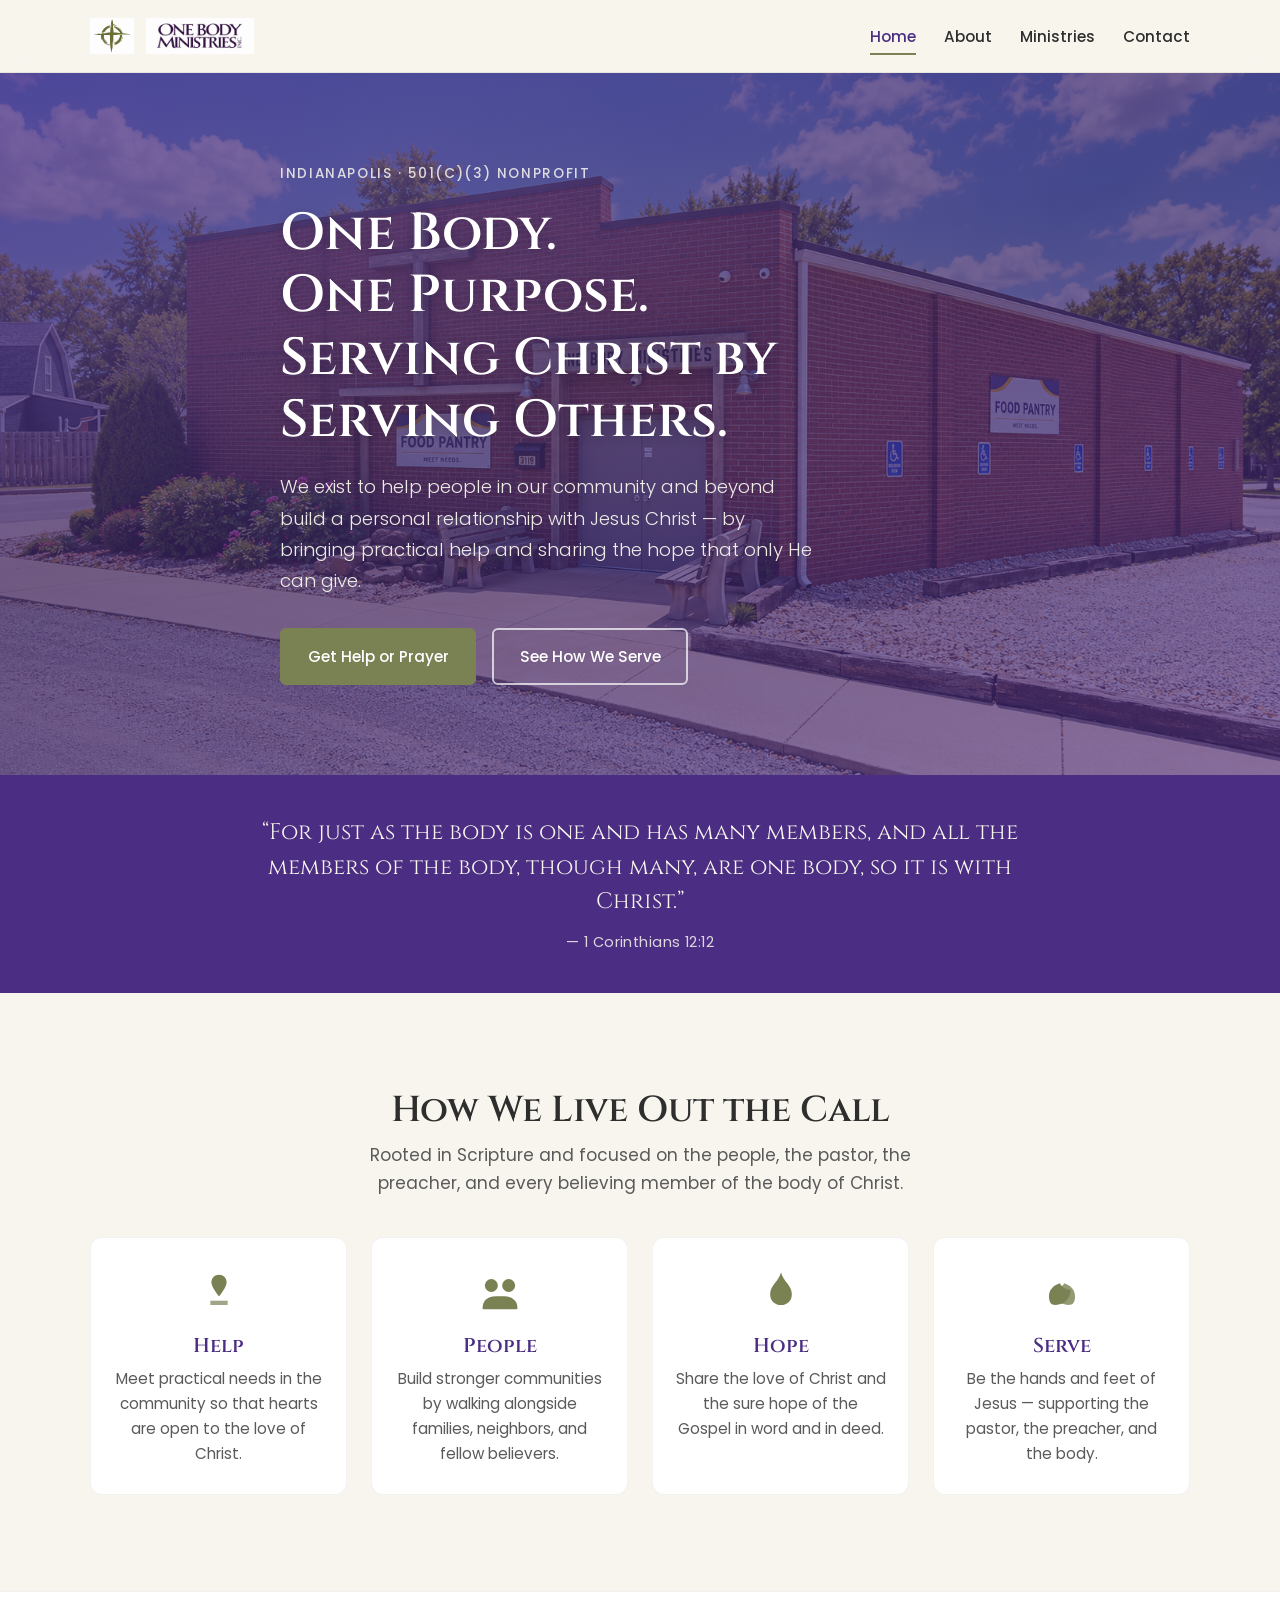
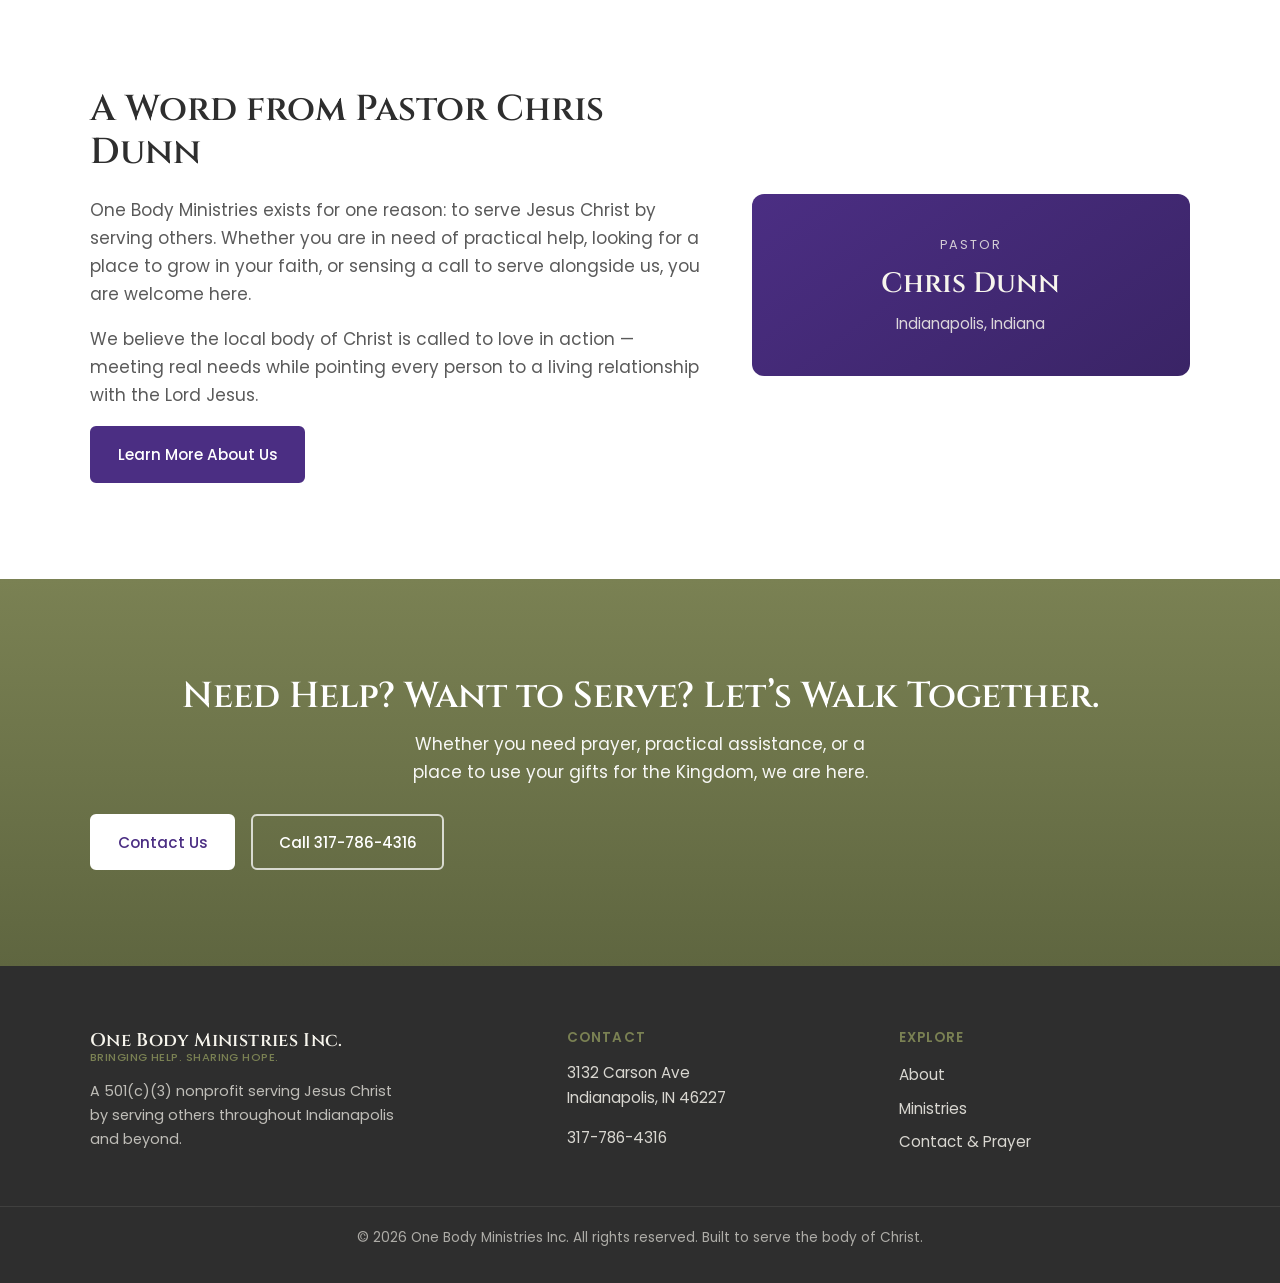
==== index.html @ cff218fd "Add full One Body Ministries website with branding" ====
<!DOCTYPE html>
<html lang="en">
<head>
  <meta charset="UTF-8">
  <meta name="viewport" content="width=device-width, initial-scale=1.0">
  <title>One Body Ministries | Bringing Help. Sharing Hope.</title>
  <meta name="description" content="One Body Ministries is a 501(c)(3) nonprofit in Indianapolis serving Jesus Christ by helping people build a personal relationship with Him through practical help and the sharing of hope.">
  <link rel="preconnect" href="https://fonts.googleapis.com">
  <link rel="preconnect" href="https://fonts.gstatic.com" crossorigin>
  <link href="https://fonts.googleapis.com/css2?family=Cinzel:wght@400;600;700&family=Poppins:wght@300;400;500;600&display=swap" rel="stylesheet">
  <link rel="stylesheet" href="styles.css">
  <link rel="icon" href="favicon.svg" type="image/svg+xml">
</head>
<body>
  <header class="site-header">
    <div class="container header-inner">
      <a href="index.html" class="logo-link" aria-label="One Body Ministries Home">
        <img src="OBMlogo.png" alt="" class="logo-mark" width="48" height="48">
        <img src="OBMwordmark.png" alt="One Body Ministries Inc." class="logo-wordmark">
      </a>
      <button class="nav-toggle" aria-label="Open menu" aria-expanded="false">
        <span></span><span></span><span></span>
      </button>
      <nav class="site-nav" aria-label="Main">
        <ul>
          <li><a href="index.html" class="active">Home</a></li>
          <li><a href="about.html">About</a></li>
          <li><a href="ministries.html">Ministries</a></li>
          <li><a href="contact.html">Contact</a></li>
        </ul>
      </nav>
    </div>
  </header>

  <main>
    <!-- Hero -->
    <section class="hero">
      <div class="hero-overlay"></div>
      <div class="container hero-content">
        <p class="hero-eyebrow">Indianapolis · 501(c)(3) Nonprofit</p>
        <h1>One Body.<br>One Purpose.<br>Serving Christ by Serving Others.</h1>
        <p class="hero-lead">We exist to help people in our community and beyond build a personal relationship with Jesus Christ — by bringing practical help and sharing the hope that only He can give.</p>
        <div class="hero-ctas">
          <a href="contact.html" class="btn btn-primary">Get Help or Prayer</a>
          <a href="ministries.html" class="btn btn-secondary">See How We Serve</a>
        </div>
      </div>
    </section>

    <!-- Mission strip -->
    <section class="mission-strip">
      <div class="container">
        <blockquote>
          “For just as the body is one and has many members, and all the members of the body, though many, are one body, so it is with Christ.”
          <cite>— 1 Corinthians 12:12</cite>
        </blockquote>
      </div>
    </section>

    <!-- Four pillars from brand -->
    <section class="pillars">
      <div class="container">
        <h2 class="section-title">How We Live Out the Call</h2>
        <p class="section-intro">Rooted in Scripture and focused on the people, the pastor, the preacher, and every believing member of the body of Christ.</p>
        <div class="pillar-grid">
          <article class="pillar">
            <div class="pillar-icon" aria-hidden="true">
              <svg viewBox="0 0 48 48"><path d="M24 8c-4 0-7 3-7 7 0 5 7 13 7 13s7-8 7-13c0-4-3-7-7-7z" fill="currentColor"/><path d="M16 32h16v4H16z" fill="currentColor" opacity=".7"/></svg>
            </div>
            <h3>Help</h3>
            <p>Meet practical needs in the community so that hearts are open to the love of Christ.</p>
          </article>
          <article class="pillar">
            <div class="pillar-icon" aria-hidden="true">
              <svg viewBox="0 0 48 48"><circle cx="16" cy="18" r="6" fill="currentColor"/><circle cx="32" cy="18" r="6" fill="currentColor"/><path d="M8 38c0-6 5-10 12-10h8c7 0 12 4 12 10v2H8v-2z" fill="currentColor"/></svg>
            </div>
            <h3>People</h3>
            <p>Build stronger communities by walking alongside families, neighbors, and fellow believers.</p>
          </article>
          <article class="pillar">
            <div class="pillar-icon" aria-hidden="true">
              <svg viewBox="0 0 48 48"><path d="M24 6c-2 8-10 12-10 20 0 6 4 10 10 10s10-4 10-10c0-8-8-12-10-20z" fill="currentColor"/></svg>
            </div>
            <h3>Hope</h3>
            <p>Share the love of Christ and the sure hope of the Gospel in word and in deed.</p>
          </article>
          <article class="pillar">
            <div class="pillar-icon" aria-hidden="true">
              <svg viewBox="0 0 48 48"><path d="M12 28c0-6 4-10 10-12 2 4 6 6 10 6 0 8-6 14-14 14-4 0-6-2-6-8z" fill="currentColor"/><path d="M36 28c0-6-4-10-10-12-2 4-6 6-10 6 0 8 6 14 14 14 4 0 6-2 6-8z" fill="currentColor" opacity=".8"/></svg>
            </div>
            <h3>Serve</h3>
            <p>Be the hands and feet of Jesus — supporting the pastor, the preacher, and the body.</p>
          </article>
        </div>
      </div>
    </section>

    <!-- Pastor / Welcome -->
    <section class="pastor-section">
      <div class="container pastor-grid">
        <div class="pastor-text">
          <h2>A Word from Pastor Chris Dunn</h2>
          <p>One Body Ministries exists for one reason: to serve Jesus Christ by serving others. Whether you are in need of practical help, looking for a place to grow in your faith, or sensing a call to serve alongside us, you are welcome here.</p>
          <p>We believe the local body of Christ is called to love in action — meeting real needs while pointing every person to a living relationship with the Lord Jesus.</p>
          <a href="about.html" class="btn btn-primary">Learn More About Us</a>
        </div>
        <div class="pastor-card">
          <div class="pastor-card-inner">
            <p class="pastor-label">Pastor</p>
            <p class="pastor-name">Chris Dunn</p>
            <p class="pastor-loc">Indianapolis, Indiana</p>
          </div>
        </div>
      </div>
    </section>

    <!-- CTA -->
    <section class="final-cta">
      <div class="container">
        <h2>Need Help? Want to Serve? Let’s Walk Together.</h2>
        <p>Whether you need prayer, practical assistance, or a place to use your gifts for the Kingdom, we are here.</p>
        <div class="hero-ctas">
          <a href="contact.html" class="btn btn-primary">Contact Us</a>
          <a href="tel:+13177864316" class="btn btn-secondary">Call 317-786-4316</a>
        </div>
      </div>
    </section>
  </main>

  <footer class="site-footer">
    <div class="container footer-grid">
      <div class="footer-brand">
        <div class="logo-text">
          <span class="logo-name">One Body Ministries Inc.</span>
          <span class="logo-tag">Bringing Help. Sharing Hope.</span>
        </div>
        <p>A 501(c)(3) nonprofit serving Jesus Christ by serving others throughout Indianapolis and beyond.</p>
      </div>
      <div class="footer-contact">
        <h3>Contact</h3>
        <p>3132 Carson Ave<br>Indianapolis, IN 46227</p>
        <p><a href="tel:+13177864316">317-786-4316</a></p>
      </div>
      <div class="footer-nav">
        <h3>Explore</h3>
        <ul>
          <li><a href="about.html">About</a></li>
          <li><a href="ministries.html">Ministries</a></li>
          <li><a href="contact.html">Contact &amp; Prayer</a></li>
        </ul>
      </div>
    </div>
    <div class="footer-bottom">
      <div class="container">
        <p>&copy; <span id="year"></span> One Body Ministries Inc. All rights reserved. Built to serve the body of Christ.</p>
      </div>
    </div>
  </footer>

  <script>
    // Mobile nav
    const toggle = document.querySelector('.nav-toggle');
    const nav = document.querySelector('.site-nav');
    toggle?.addEventListener('click', () => {
      const open = nav.classList.toggle('open');
      toggle.setAttribute('aria-expanded', open);
    });
    // Year
    document.getElementById('year').textContent = new Date().getFullYear();
  </script>
</body>
</html>
---- styles.css ----
/* ============================================
   One Body Ministries — Design Tokens
   ============================================ */
:root {
  /* Brand colors from kit */
  --purple: #4B2E83;
  --purple-dark: #3a2466;
  --olive: #7A8153;
  --olive-dark: #5f6640;
  --ivory: #F7F5ED;
  --charcoal: #2E2E2E;
  --white: #ffffff;

  /* Derived */
  --text: var(--charcoal);
  --text-muted: #5a5a5a;
  --bg: var(--ivory);
  --surface: var(--white);
  --accent: var(--purple);
  --accent-2: var(--olive);

  /* Type */
  --font-display: "Cinzel", "Times New Roman", serif;
  --font-body: "Poppins", system-ui, sans-serif;

  /* Space & radius */
  --space-xs: 0.5rem;
  --space-sm: 1rem;
  --space-md: 1.5rem;
  --space-lg: 2.5rem;
  --space-xl: 4rem;
  --space-2xl: 6rem;
  --radius: 6px;
  --radius-lg: 12px;
  --max: 1100px;
  --header-h: 4.5rem;
}

/* Reset & base */
*, *::before, *::after { box-sizing: border-box; }
html { scroll-behavior: smooth; }
body {
  margin: 0;
  font-family: var(--font-body);
  font-weight: 400;
  font-size: 1.0625rem;
  line-height: 1.65;
  color: var(--text);
  background: var(--bg);
  -webkit-font-smoothing: antialiased;
}
img { max-width: 100%; height: auto; display: block; }
a { color: var(--purple); text-decoration-thickness: 1px; text-underline-offset: 3px; }
a:hover { color: var(--olive-dark); }
h1, h2, h3, h4 {
  font-family: var(--font-display);
  font-weight: 600;
  line-height: 1.2;
  color: var(--charcoal);
  margin: 0 0 0.6em;
}
h1 { font-size: clamp(2.1rem, 5vw, 3.25rem); }
h2 { font-size: clamp(1.6rem, 3.5vw, 2.25rem); }
h3 { font-size: 1.25rem; }
p { margin: 0 0 1em; }
ul { margin: 0; padding: 0; list-style: none; }

.container {
  width: min(100% - 2rem, var(--max));
  margin-inline: auto;
}

/* Header */
.site-header {
  position: sticky;
  top: 0;
  z-index: 100;
  background: rgba(247, 245, 237, 0.95);
  backdrop-filter: blur(8px);
  border-bottom: 1px solid rgba(46, 46, 46, 0.08);
}
.header-inner {
  display: flex;
  align-items: center;
  justify-content: space-between;
  height: var(--header-h);
  gap: 1rem;
}
.logo-link {
  display: flex;
  align-items: center;
  gap: 0.75rem;
  text-decoration: none;
  color: inherit;
}
.logo-mark {
  width: 44px;
  height: 44px;
  flex-shrink: 0;
  object-fit: contain;
}
.logo-wordmark {
  height: 36px;
  width: auto;
  max-width: 220px;
  object-fit: contain;
  display: block;
}
.logo-text {
  display: flex;
  flex-direction: column;
  line-height: 1.15;
}
.logo-name {
  font-family: var(--font-display);
  font-weight: 600;
  font-size: 1.05rem;
  color: var(--purple);
  letter-spacing: 0.02em;
}
.logo-tag {
  font-size: 0.7rem;
  font-weight: 500;
  color: var(--olive);
  letter-spacing: 0.04em;
  text-transform: uppercase;
}
.site-nav ul {
  display: flex;
  gap: 1.75rem;
}
.site-nav a {
  font-weight: 500;
  font-size: 0.95rem;
  color: var(--charcoal);
  text-decoration: none;
  padding: 0.35rem 0;
  border-bottom: 2px solid transparent;
  transition: border-color 0.2s, color 0.2s;
}
.site-nav a:hover,
.site-nav a.active {
  color: var(--purple);
  border-bottom-color: var(--olive);
}
.nav-toggle {
  display: none;
  flex-direction: column;
  gap: 5px;
  background: none;
  border: none;
  cursor: pointer;
  padding: 0.5rem;
}
.nav-toggle span {
  display: block;
  width: 22px;
  height: 2px;
  background: var(--charcoal);
}

/* Buttons */
.btn {
  display: inline-flex;
  align-items: center;
  justify-content: center;
  padding: 0.85rem 1.6rem;
  font-family: var(--font-body);
  font-weight: 500;
  font-size: 0.95rem;
  border-radius: var(--radius);
  text-decoration: none;
  border: 2px solid transparent;
  cursor: pointer;
  transition: background 0.2s, color 0.2s, border-color 0.2s;
  min-height: 48px;
}
.btn-primary {
  background: var(--purple);
  color: var(--white);
  border-color: var(--purple);
}
.btn-primary:hover {
  background: var(--purple-dark);
  border-color: var(--purple-dark);
  color: var(--white);
}
.btn-secondary {
  background: transparent;
  color: var(--purple);
  border-color: var(--purple);
}
.btn-secondary:hover {
  background: var(--purple);
  color: var(--white);
}

/* Hero */
.hero {
  position: relative;
  min-height: 78vh;
  display: flex;
  align-items: center;
  background-image:
    linear-gradient(160deg, rgba(75, 46, 131, 0.78) 0%, rgba(58, 36, 102, 0.72) 45%, rgba(75, 46, 131, 0.65) 100%),
    url("building.png");
  background-size: cover;
  background-position: center 40%;
  background-repeat: no-repeat;
  color: var(--white);
  overflow: hidden;
}
.hero-overlay {
  position: absolute;
  inset: 0;
  background: radial-gradient(ellipse at 30% 20%, rgba(247, 245, 237, 0.06) 0%, transparent 55%);
  pointer-events: none;
}
.hero-content {
  position: relative;
  padding: var(--space-xl) 0;
  max-width: 720px;
}
.hero-eyebrow {
  font-size: 0.85rem;
  font-weight: 500;
  letter-spacing: 0.12em;
  text-transform: uppercase;
  color: rgba(247, 245, 237, 0.85);
  margin-bottom: 1rem;
}
.hero h1 {
  color: var(--white);
  margin-bottom: 1.25rem;
  text-shadow: 0 2px 12px rgba(0,0,0,0.2);
}
.hero-lead {
  font-size: 1.15rem;
  font-weight: 300;
  line-height: 1.7;
  color: rgba(247, 245, 237, 0.95);
  margin-bottom: 2rem;
  max-width: 540px;
}
.hero-ctas {
  display: flex;
  flex-wrap: wrap;
  gap: 1rem;
}
.hero .btn-primary {
  background: var(--olive);
  border-color: var(--olive);
  color: var(--white);
}
.hero .btn-primary:hover {
  background: var(--olive-dark);
  border-color: var(--olive-dark);
}
.hero .btn-secondary {
  color: var(--white);
  border-color: rgba(255,255,255,0.7);
}
.hero .btn-secondary:hover {
  background: rgba(255,255,255,0.12);
  border-color: var(--white);
  color: var(--white);
}

/* Mission strip */
.mission-strip {
  background: var(--purple);
  color: var(--ivory);
  padding: var(--space-lg) 0;
  text-align: center;
}
.mission-strip blockquote {
  margin: 0;
  font-family: var(--font-display);
  font-size: clamp(1.1rem, 2.5vw, 1.4rem);
  font-weight: 400;
  line-height: 1.55;
  max-width: 800px;
  margin-inline: auto;
}
.mission-strip cite {
  display: block;
  margin-top: 0.75rem;
  font-family: var(--font-body);
  font-size: 0.9rem;
  font-style: normal;
  opacity: 0.85;
  letter-spacing: 0.03em;
}

/* Pillars */
.pillars {
  padding: var(--space-2xl) 0;
  background: var(--bg);
}
.section-title {
  text-align: center;
  margin-bottom: 0.5rem;
}
.section-intro {
  text-align: center;
  color: var(--text-muted);
  max-width: 560px;
  margin: 0 auto 2.5rem;
}
.pillar-grid {
  display: grid;
  grid-template-columns: repeat(4, 1fr);
  gap: 1.5rem;
}
.pillar {
  background: var(--surface);
  border: 1px solid rgba(46,46,46,0.06);
  border-radius: var(--radius-lg);
  padding: 1.75rem 1.4rem;
  text-align: center;
  transition: box-shadow 0.2s, transform 0.2s;
}
.pillar:hover {
  box-shadow: 0 8px 24px rgba(75, 46, 131, 0.1);
  transform: translateY(-2px);
}
.pillar-icon {
  width: 52px;
  height: 52px;
  margin: 0 auto 1rem;
  color: var(--olive);
}
.pillar-icon svg { width: 100%; height: 100%; }
.pillar h3 {
  color: var(--purple);
  margin-bottom: 0.5rem;
}
.pillar p {
  font-size: 0.95rem;
  color: var(--text-muted);
  margin: 0;
}

/* Pastor section */
.pastor-section {
  padding: var(--space-2xl) 0;
  background: var(--surface);
  border-top: 1px solid rgba(46,46,46,0.06);
}
.pastor-grid {
  display: grid;
  grid-template-columns: 1.4fr 1fr;
  gap: 3rem;
  align-items: center;
}
.pastor-text p {
  color: var(--text-muted);
}
.pastor-card {
  background: linear-gradient(145deg, var(--purple) 0%, var(--purple-dark) 100%);
  border-radius: var(--radius-lg);
  padding: 2.5rem 2rem;
  color: var(--ivory);
  text-align: center;
}
.pastor-label {
  font-size: 0.8rem;
  letter-spacing: 0.15em;
  text-transform: uppercase;
  opacity: 0.8;
  margin-bottom: 0.35rem;
}
.pastor-name {
  font-family: var(--font-display);
  font-size: 1.75rem;
  font-weight: 600;
  margin-bottom: 0.25rem;
}
.pastor-loc {
  font-size: 0.95rem;
  opacity: 0.85;
  margin: 0;
}

/* Final CTA */
.final-cta {
  padding: var(--space-2xl) 0;
  background: linear-gradient(180deg, var(--olive) 0%, var(--olive-dark) 100%);
  color: var(--white);
  text-align: center;
}
.final-cta h2 {
  color: var(--white);
  margin-bottom: 0.75rem;
}
.final-cta p {
  max-width: 480px;
  margin: 0 auto 1.75rem;
  opacity: 0.95;
}
.final-cta .btn-primary {
  background: var(--white);
  color: var(--purple);
  border-color: var(--white);
}
.final-cta .btn-primary:hover {
  background: var(--ivory);
  border-color: var(--ivory);
}
.final-cta .btn-secondary {
  color: var(--white);
  border-color: rgba(255,255,255,0.75);
}
.final-cta .btn-secondary:hover {
  background: rgba(255,255,255,0.15);
  color: var(--white);
}

/* Footer */
.site-footer {
  background: var(--charcoal);
  color: rgba(247, 245, 237, 0.9);
  padding-top: var(--space-xl);
}
.footer-grid {
  display: grid;
  grid-template-columns: 1.5fr 1fr 1fr;
  gap: 2.5rem;
  padding-bottom: var(--space-lg);
}
.footer-brand .logo-name {
  color: var(--ivory);
  font-size: 1.15rem;
}
.footer-brand .logo-tag {
  color: var(--olive);
}
.footer-brand p {
  margin-top: 1rem;
  font-size: 0.9rem;
  opacity: 0.8;
  max-width: 320px;
}
.footer-contact h3,
.footer-nav h3 {
  font-family: var(--font-body);
  font-size: 0.85rem;
  font-weight: 600;
  letter-spacing: 0.08em;
  text-transform: uppercase;
  color: var(--olive);
  margin-bottom: 0.85rem;
}
.footer-contact p,
.footer-nav a {
  font-size: 0.95rem;
  color: rgba(247, 245, 237, 0.85);
}
.footer-nav a {
  text-decoration: none;
  display: inline-block;
  margin-bottom: 0.4rem;
}
.footer-nav a:hover {
  color: var(--ivory);
}
.footer-contact a {
  color: rgba(247, 245, 237, 0.85);
  text-decoration: none;
}
.footer-contact a:hover {
  color: var(--ivory);
}
.footer-bottom {
  border-top: 1px solid rgba(247, 245, 237, 0.12);
  padding: 1.25rem 0;
  font-size: 0.85rem;
  opacity: 0.7;
  text-align: center;
}

/* Page hero (inner pages) */
.page-hero {
  background: linear-gradient(160deg, var(--purple) 0%, var(--purple-dark) 100%);
  color: var(--white);
  padding: var(--space-xl) 0 var(--space-lg);
  text-align: center;
}
.page-hero h1 {
  color: var(--white);
  margin-bottom: 0.5rem;
}
.page-hero p {
  max-width: 560px;
  margin: 0 auto;
  opacity: 0.9;
  font-weight: 300;
}

/* Content sections */
.content-section {
  padding: var(--space-xl) 0;
}
.content-section .prose {
  max-width: 680px;
  margin-inline: auto;
}
.prose h2 {
  margin-top: 2rem;
}
.prose p {
  color: var(--text-muted);
}

/* Contact form */
.contact-grid {
  display: grid;
  grid-template-columns: 1fr 1.2fr;
  gap: 3rem;
  align-items: start;
}
.contact-info h2 {
  margin-bottom: 1rem;
}
.contact-info p {
  color: var(--text-muted);
}
.info-block {
  margin-top: 1.75rem;
}
.info-block h3 {
  font-family: var(--font-body);
  font-size: 0.85rem;
  font-weight: 600;
  letter-spacing: 0.06em;
  text-transform: uppercase;
  color: var(--olive);
  margin-bottom: 0.4rem;
}
.info-block a {
  color: var(--purple);
  font-weight: 500;
  text-decoration: none;
}
.info-block a:hover {
  text-decoration: underline;
}
.form-card {
  background: var(--surface);
  border: 1px solid rgba(46,46,46,0.08);
  border-radius: var(--radius-lg);
  padding: 2rem;
}
.form-card h2 {
  margin-bottom: 0.35rem;
}
.form-card > p {
  color: var(--text-muted);
  font-size: 0.95rem;
  margin-bottom: 1.5rem;
}
.form-group {
  margin-bottom: 1.15rem;
}
.form-group label {
  display: block;
  font-size: 0.9rem;
  font-weight: 500;
  margin-bottom: 0.35rem;
  color: var(--charcoal);
}
.form-group input,
.form-group textarea,
.form-group select {
  width: 100%;
  padding: 0.75rem 0.9rem;
  font-family: var(--font-body);
  font-size: 1rem;
  border: 1px solid rgba(46,46,46,0.18);
  border-radius: var(--radius);
  background: var(--bg);
  color: var(--charcoal);
  transition: border-color 0.2s;
}
.form-group input:focus,
.form-group textarea:focus,
.form-group select:focus {
  outline: none;
  border-color: var(--purple);
  box-shadow: 0 0 0 3px rgba(75, 46, 131, 0.15);
}
.form-group textarea {
  min-height: 130px;
  resize: vertical;
}
.form-note {
  font-size: 0.85rem;
  color: var(--text-muted);
  margin-top: 1rem;
}

/* Ministries cards */
.ministry-grid {
  display: grid;
  grid-template-columns: repeat(2, 1fr);
  gap: 1.5rem;
  margin-top: 2rem;
}
.ministry-card {
  background: var(--surface);
  border: 1px solid rgba(46,46,46,0.07);
  border-radius: var(--radius-lg);
  padding: 1.75rem;
}
.ministry-card h3 {
  color: var(--purple);
  margin-bottom: 0.5rem;
}
.ministry-card p {
  color: var(--text-muted);
  margin: 0;
  font-size: 0.98rem;
}

/* Responsive */
@media (max-width: 900px) {
  .pillar-grid {
    grid-template-columns: repeat(2, 1fr);
  }
  .pastor-grid,
  .contact-grid,
  .footer-grid {
    grid-template-columns: 1fr;
    gap: 2rem;
  }
  .ministry-grid {
    grid-template-columns: 1fr;
  }
}

@media (max-width: 700px) {
  .nav-toggle { display: flex; }
  .site-nav {
    position: absolute;
    top: var(--header-h);
    left: 0;
    right: 0;
    background: var(--ivory);
    border-bottom: 1px solid rgba(46,46,46,0.1);
    padding: 1rem 0;
    display: none;
  }
  .site-nav.open { display: block; }
  .site-nav ul {
    flex-direction: column;
    gap: 0;
    width: min(100% - 2rem, var(--max));
    margin-inline: auto;
  }
  .site-nav a {
    display: block;
    padding: 0.85rem 0;
    border-bottom: 1px solid rgba(46,46,46,0.06);
  }
  .pillar-grid {
    grid-template-columns: 1fr;
  }
  .hero {
    min-height: auto;
    padding: 3.5rem 0;
  }
  .logo-tag { display: none; }
  .logo-wordmark {
    height: 28px;
    max-width: 160px;
  }
  .logo-mark {
    width: 36px;
    height: 36px;
  }
}

@media (max-width: 480px) {
  .hero-ctas {
    flex-direction: column;
  }
  .btn { width: 100%; }
}
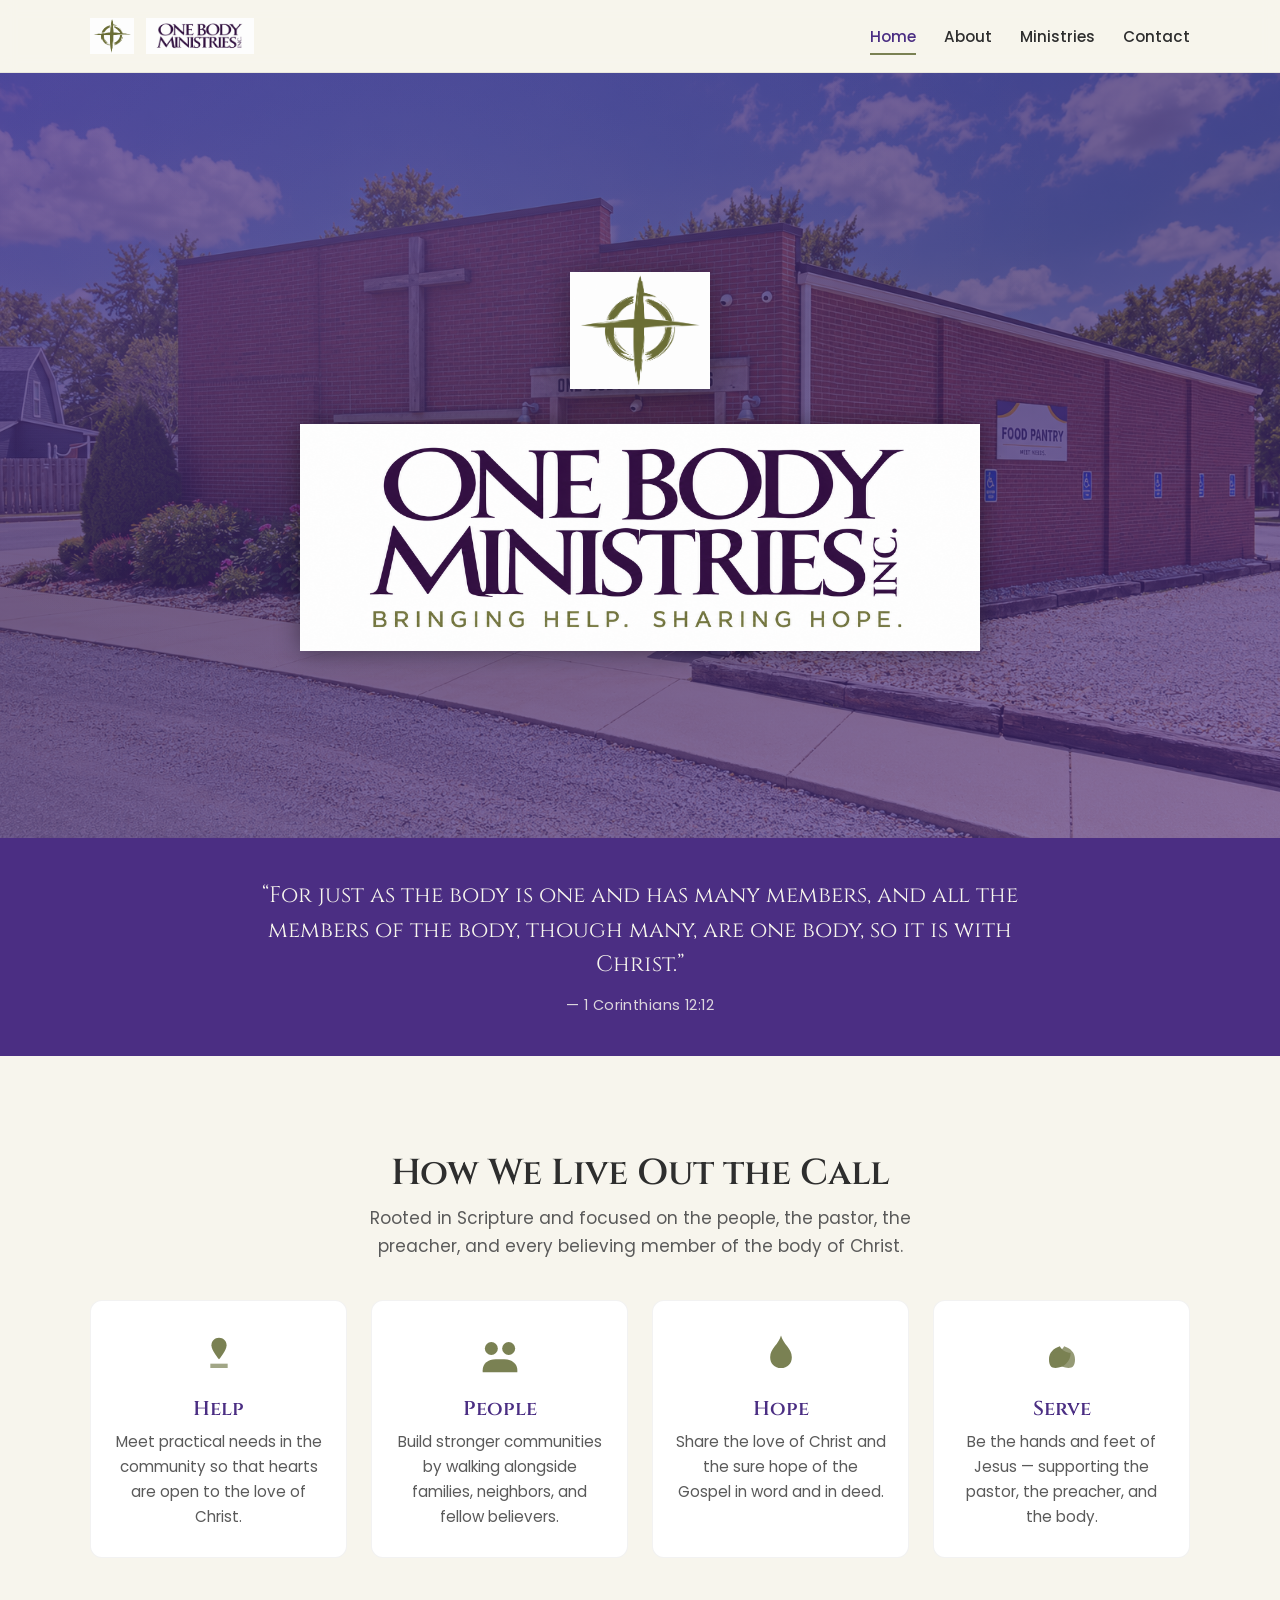
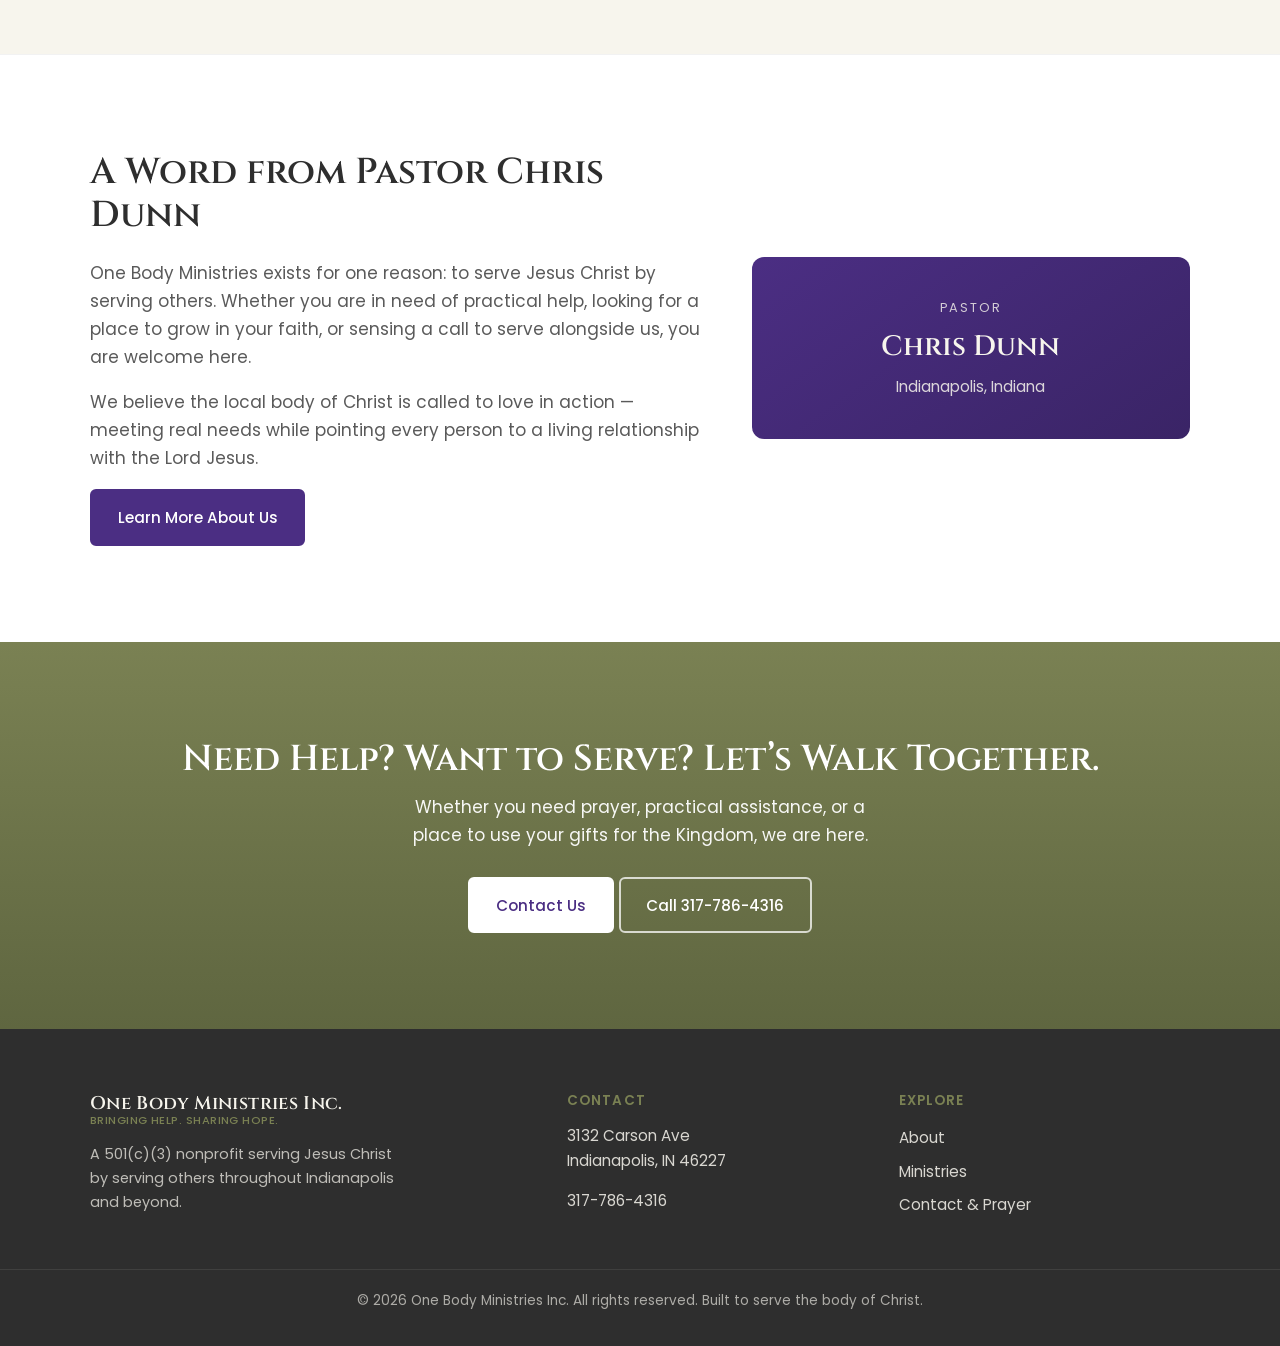
==== commit e0c36bf9: "Simplify hero to logo + wordmark with tagline only" ====
--- a/index.html
+++ b/index.html
@@ -37,13 +37,8 @@
     <section class="hero">
       <div class="hero-overlay"></div>
       <div class="container hero-content">
-        <p class="hero-eyebrow">Indianapolis · 501(c)(3) Nonprofit</p>
-        <h1>One Body.<br>One Purpose.<br>Serving Christ by Serving Others.</h1>
-        <p class="hero-lead">We exist to help people in our community and beyond build a personal relationship with Jesus Christ — by bringing practical help and sharing the hope that only He can give.</p>
-        <div class="hero-ctas">
-          <a href="contact.html" class="btn btn-primary">Get Help or Prayer</a>
-          <a href="ministries.html" class="btn btn-secondary">See How We Serve</a>
-        </div>
+        <img src="OBMlogo.png" alt="" class="hero-logo" width="120" height="120">
+        <img src="OBMwordmarktagline.png" alt="One Body Ministries Inc. — Bringing Help. Sharing Hope." class="hero-wordmark">
       </div>
     </section>
 
--- a/styles.css
+++ b/styles.css
@@ -198,9 +198,10 @@
 /* Hero */
 .hero {
   position: relative;
-  min-height: 78vh;
+  min-height: 85vh;
   display: flex;
   align-items: center;
+  justify-content: center;
   background-image:
     linear-gradient(160deg, rgba(75, 46, 131, 0.78) 0%, rgba(58, 36, 102, 0.72) 45%, rgba(75, 46, 131, 0.65) 100%),
     url("building.png");
@@ -209,6 +210,7 @@
   background-repeat: no-repeat;
   color: var(--white);
   overflow: hidden;
+  text-align: center;
 }
 .hero-overlay {
   position: absolute;
@@ -218,52 +220,24 @@
 }
 .hero-content {
   position: relative;
-  padding: var(--space-xl) 0;
-  max-width: 720px;
-}
-.hero-eyebrow {
-  font-size: 0.85rem;
-  font-weight: 500;
-  letter-spacing: 0.12em;
-  text-transform: uppercase;
-  color: rgba(247, 245, 237, 0.85);
-  margin-bottom: 1rem;
-}
-.hero h1 {
-  color: var(--white);
-  margin-bottom: 1.25rem;
-  text-shadow: 0 2px 12px rgba(0,0,0,0.2);
-}
-.hero-lead {
-  font-size: 1.15rem;
-  font-weight: 300;
-  line-height: 1.7;
-  color: rgba(247, 245, 237, 0.95);
-  margin-bottom: 2rem;
-  max-width: 540px;
-}
-.hero-ctas {
+  padding: var(--space-xl) 1rem;
   display: flex;
-  flex-wrap: wrap;
-  gap: 1rem;
-}
-.hero .btn-primary {
-  background: var(--olive);
-  border-color: var(--olive);
-  color: var(--white);
-}
-.hero .btn-primary:hover {
-  background: var(--olive-dark);
-  border-color: var(--olive-dark);
-}
-.hero .btn-secondary {
-  color: var(--white);
-  border-color: rgba(255,255,255,0.7);
-}
-.hero .btn-secondary:hover {
-  background: rgba(255,255,255,0.12);
-  border-color: var(--white);
-  color: var(--white);
+  flex-direction: column;
+  align-items: center;
+  gap: 1.5rem;
+  max-width: 900px;
+}
+.hero-logo {
+  width: 140px;
+  height: 140px;
+  object-fit: contain;
+  filter: drop-shadow(0 4px 16px rgba(0,0,0,0.35));
+}
+.hero-wordmark {
+  width: min(100%, 680px);
+  height: auto;
+  object-fit: contain;
+  filter: drop-shadow(0 2px 12px rgba(0,0,0,0.4));
 }
 
 /* Mission strip */
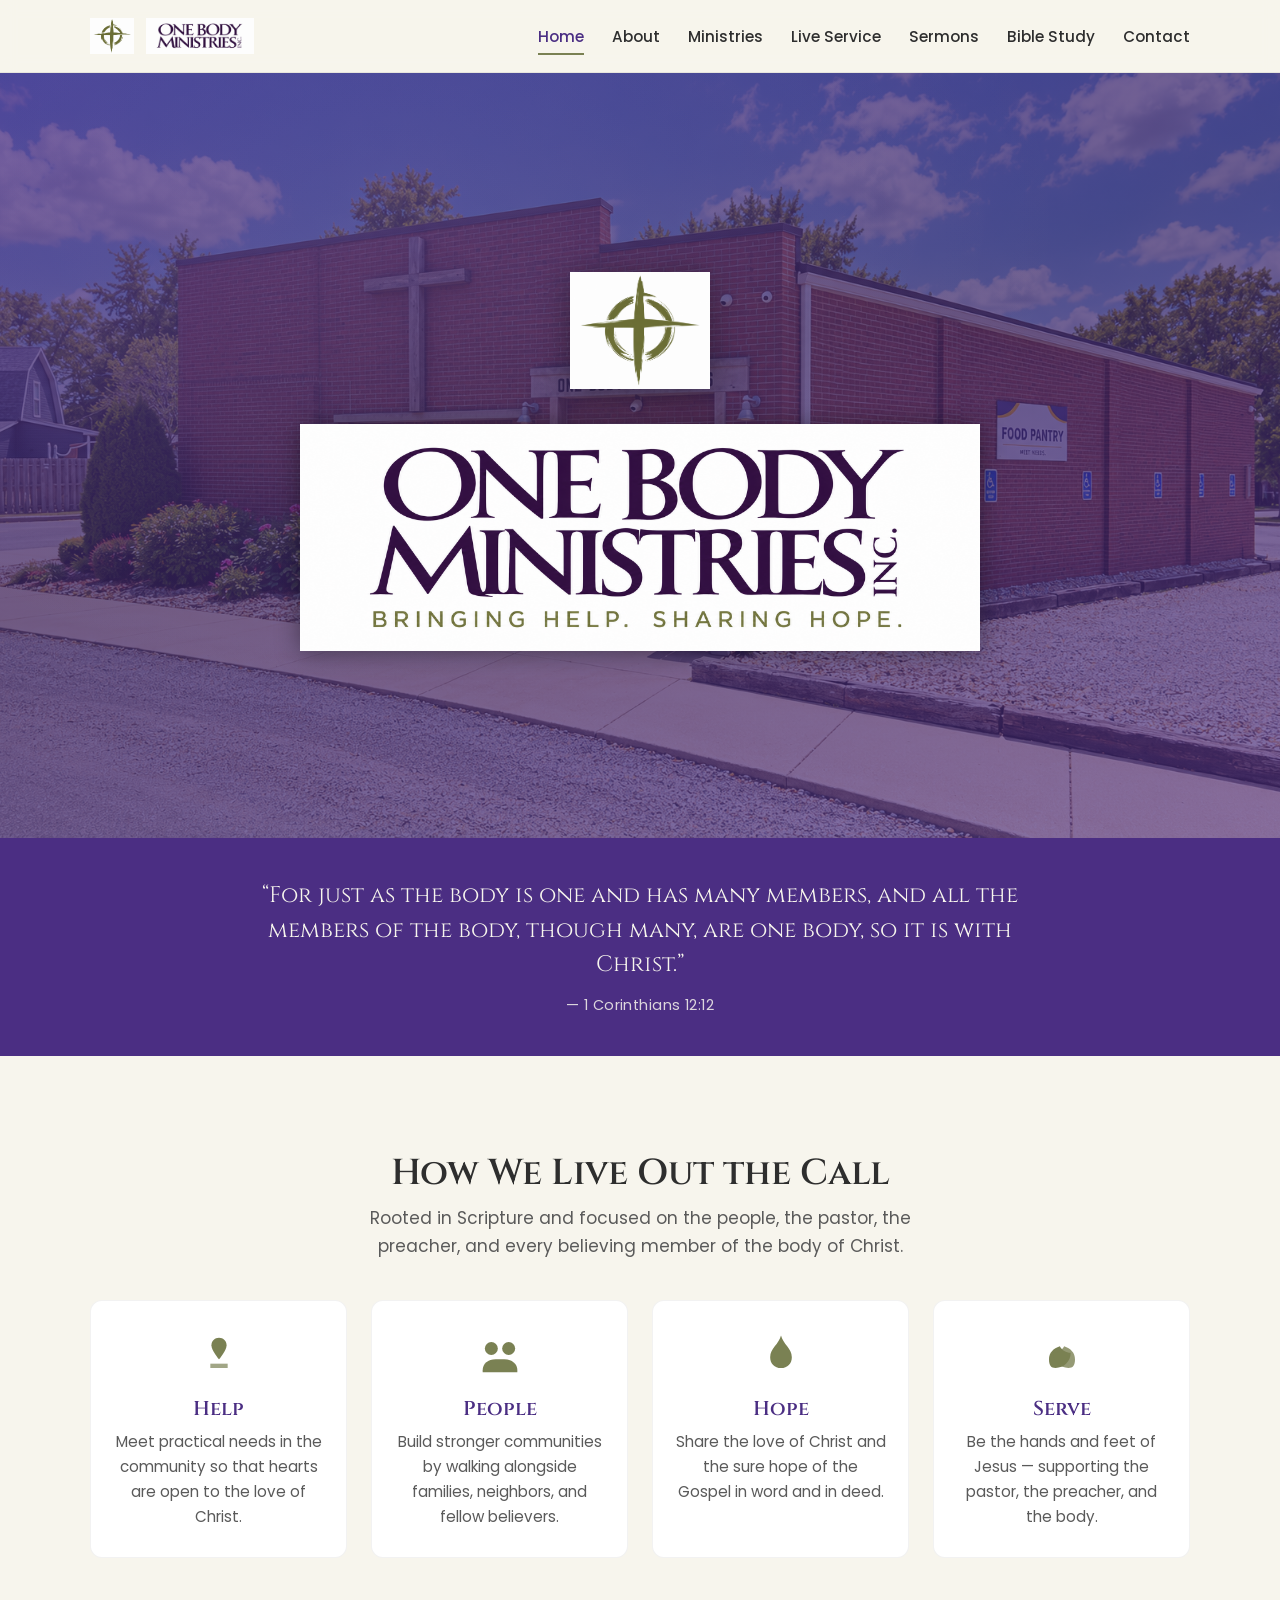
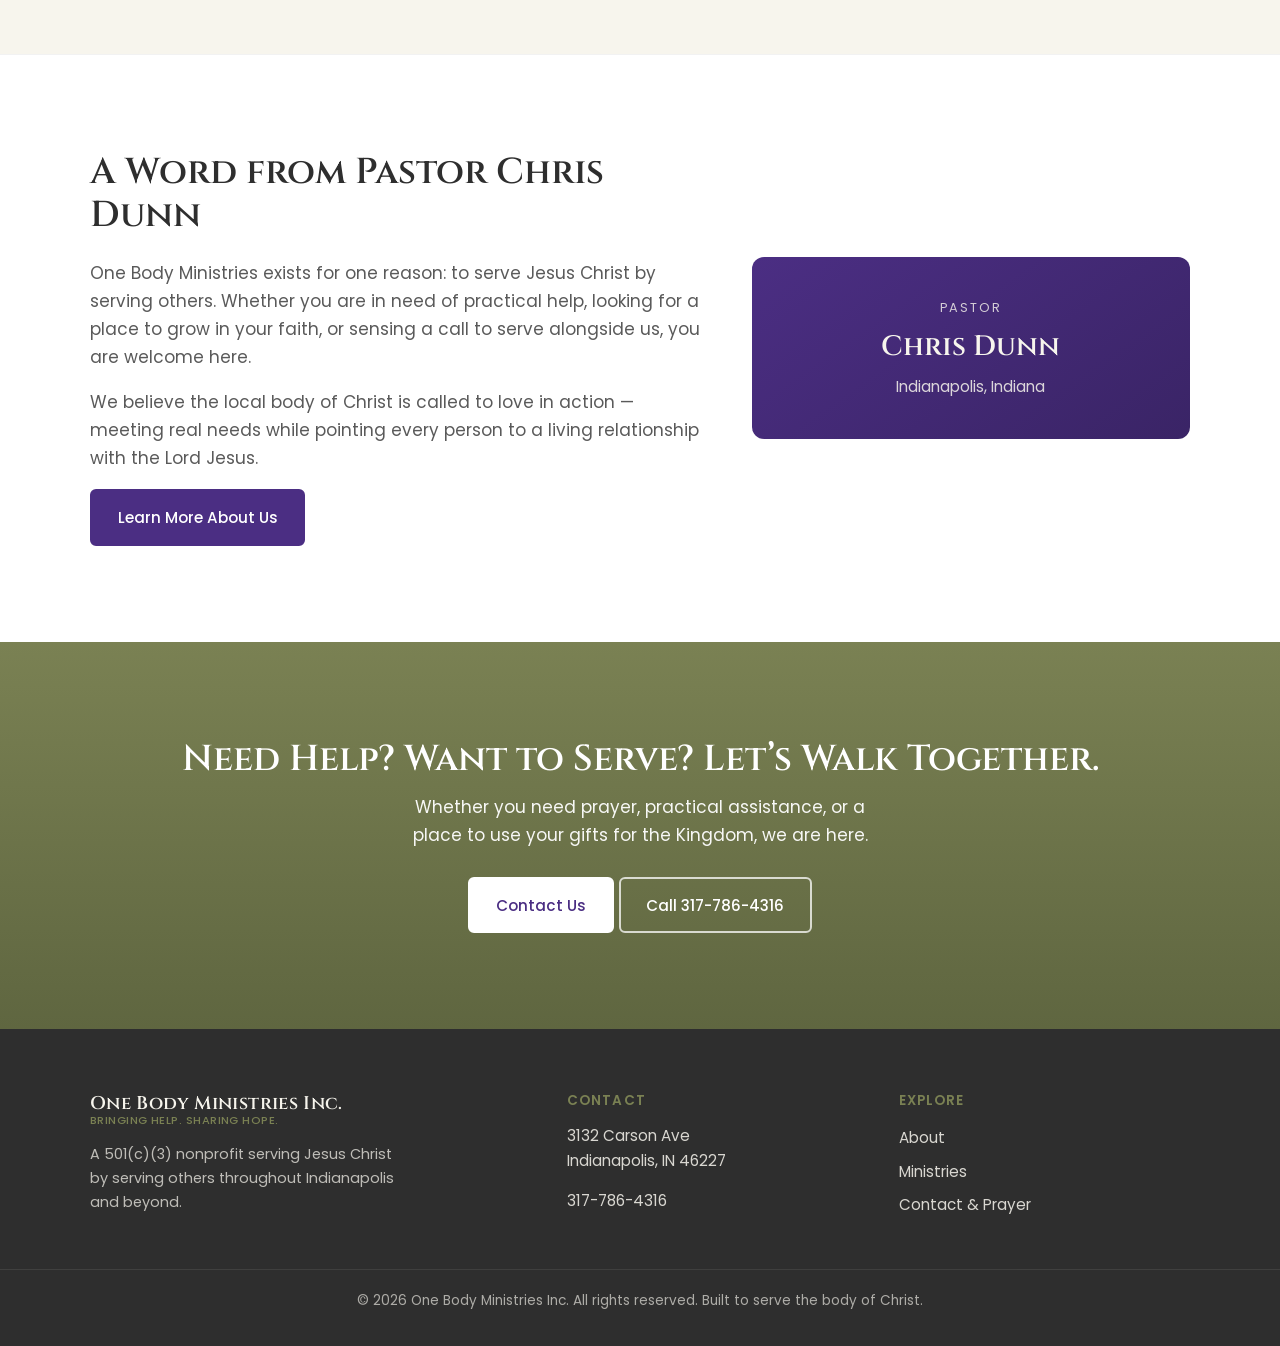
==== commit 8e59db0d: "Add Live Service, Sermons, and Men's Bible Study pages" ====
--- a/index.html
+++ b/index.html
@@ -26,6 +26,9 @@
           <li><a href="index.html" class="active">Home</a></li>
           <li><a href="about.html">About</a></li>
           <li><a href="ministries.html">Ministries</a></li>
+          <li><a href="live.html">Live Service</a></li>
+          <li><a href="sermons.html">Sermons</a></li>
+          <li><a href="bible-study.html">Bible Study</a></li>
           <li><a href="contact.html">Contact</a></li>
         </ul>
       </nav>
--- a/styles.css
+++ b/styles.css
@@ -596,7 +596,39 @@
   font-size: 0.98rem;
 }
 
-/* Responsive */
+/* Stream and audio pages */
+.stream-container {
+  background: var(--surface);
+  border-radius: var(--radius-lg);
+  padding: 2rem;
+  border: 1px solid rgba(46,46,46,0.08);
+}
+.youtube-placeholder {
+  text-align: center;
+  padding: 3rem 1rem;
+  background: var(--bg);
+  border-radius: var(--radius);
+}
+.audio-list {
+  display: flex;
+  flex-direction: column;
+  gap: 1.5rem;
+}
+.audio-item {
+  background: var(--surface);
+  border: 1px solid rgba(46,46,46,0.08);
+  border-radius: var(--radius-lg);
+  padding: 1.5rem;
+}
+.audio-info h3 {
+  margin-bottom: 0.25rem;
+  color: var(--purple);
+}
+.audio-date {
+  font-size: 0.9rem;
+  color: var(--text-muted);
+  margin: 0;
+}
 @media (max-width: 900px) {
   .pillar-grid {
     grid-template-columns: repeat(2, 1fr);
